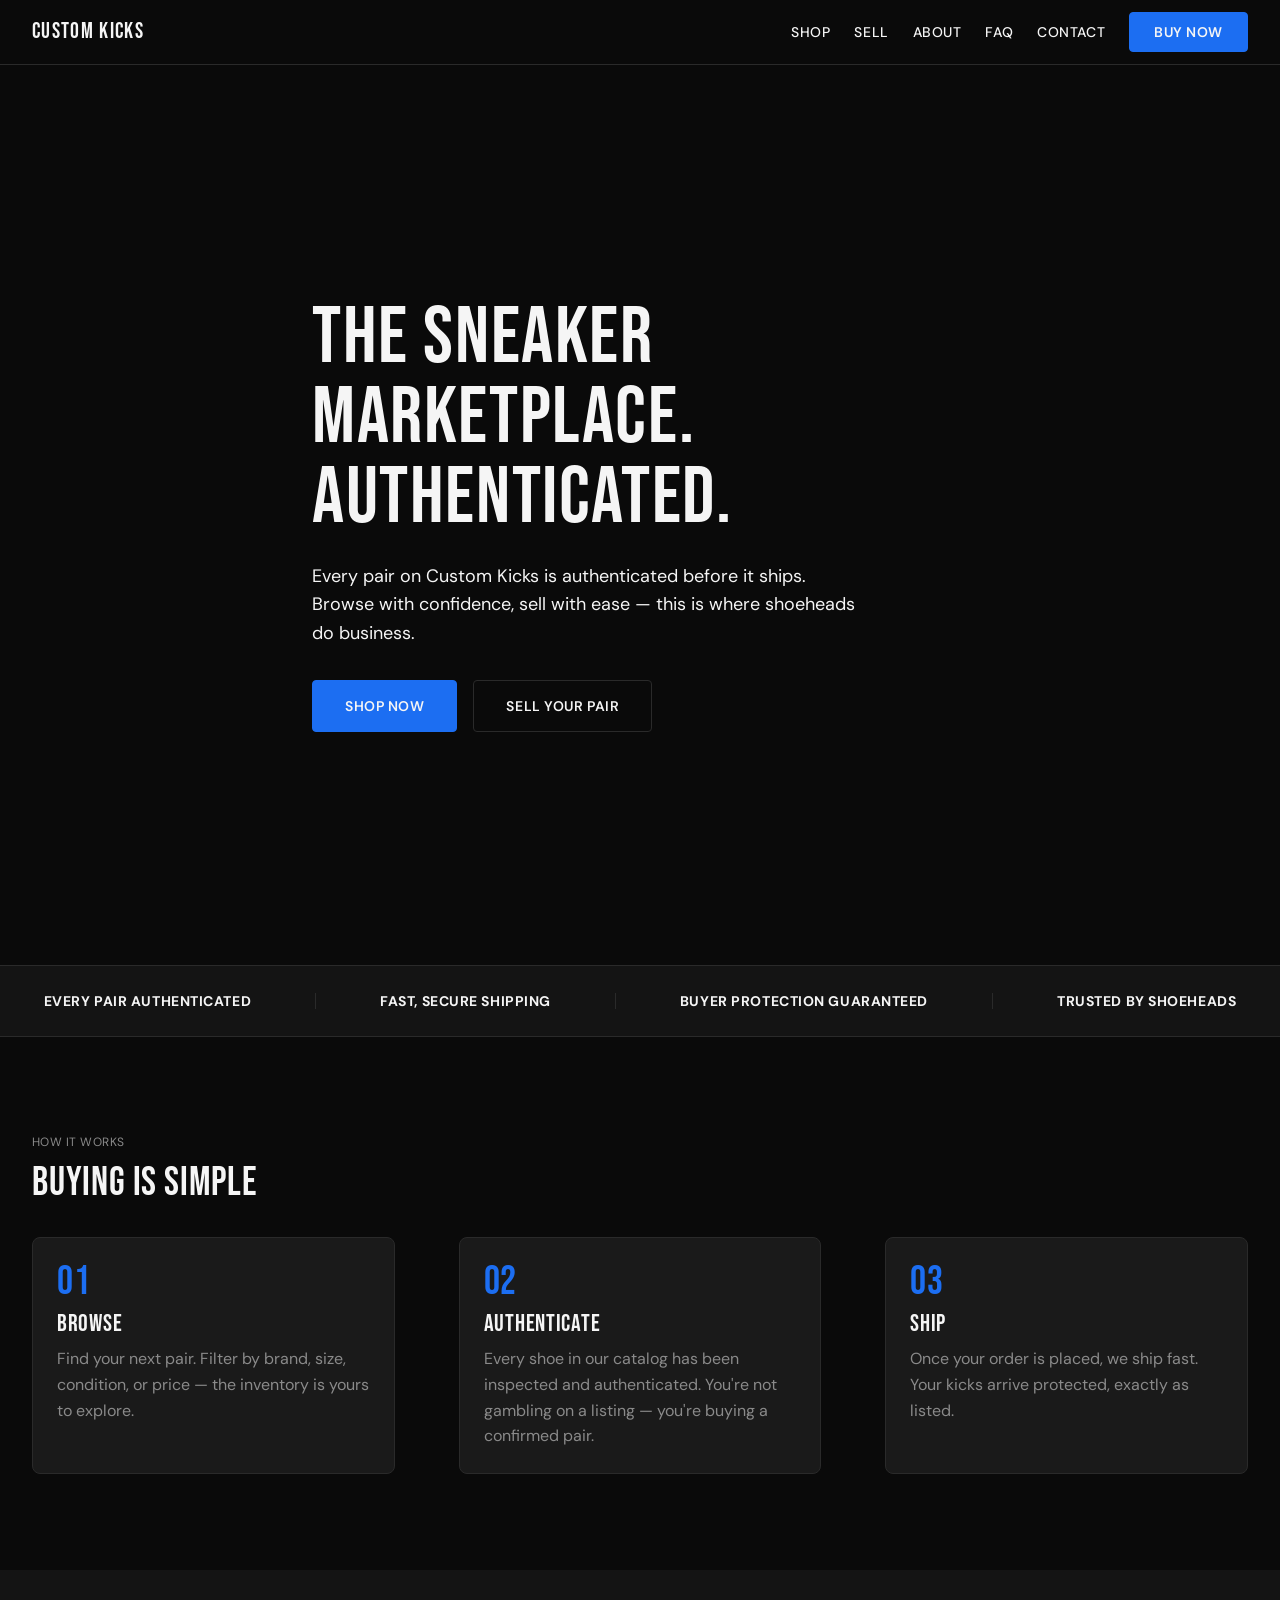
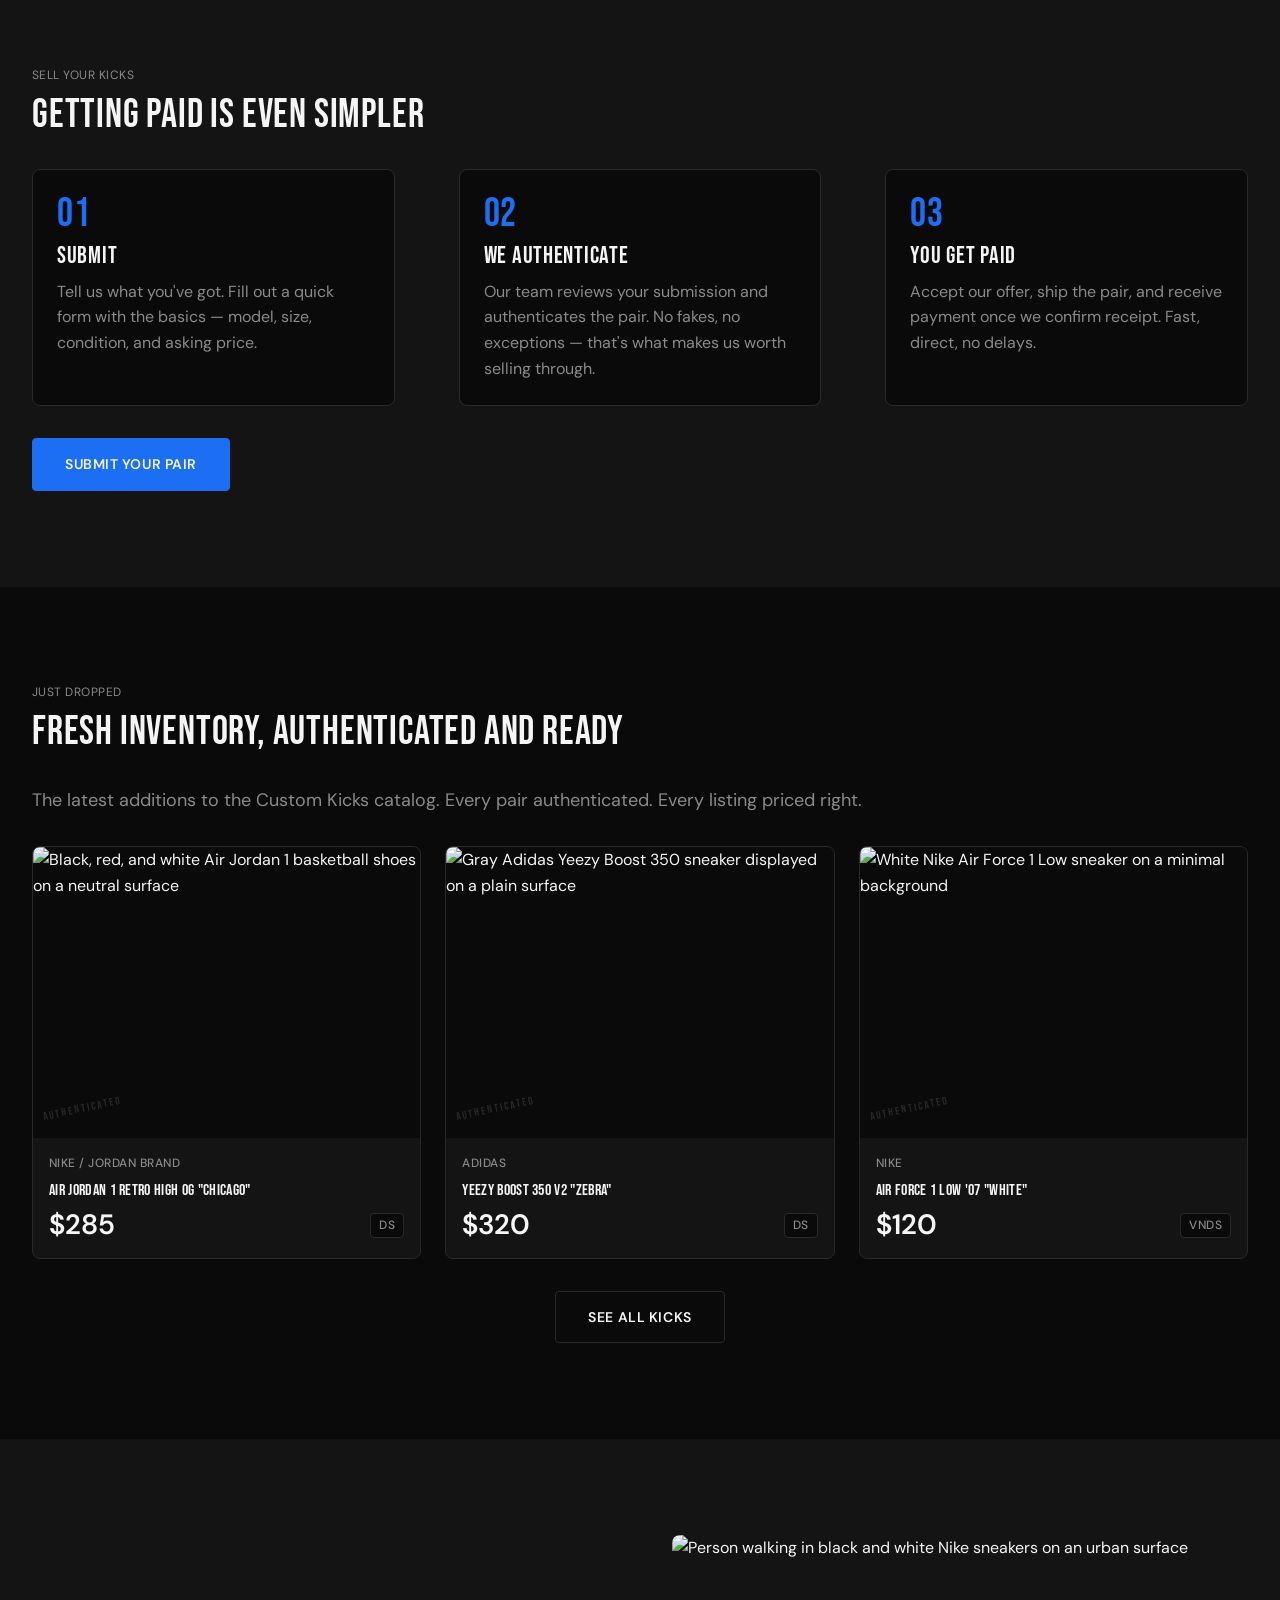
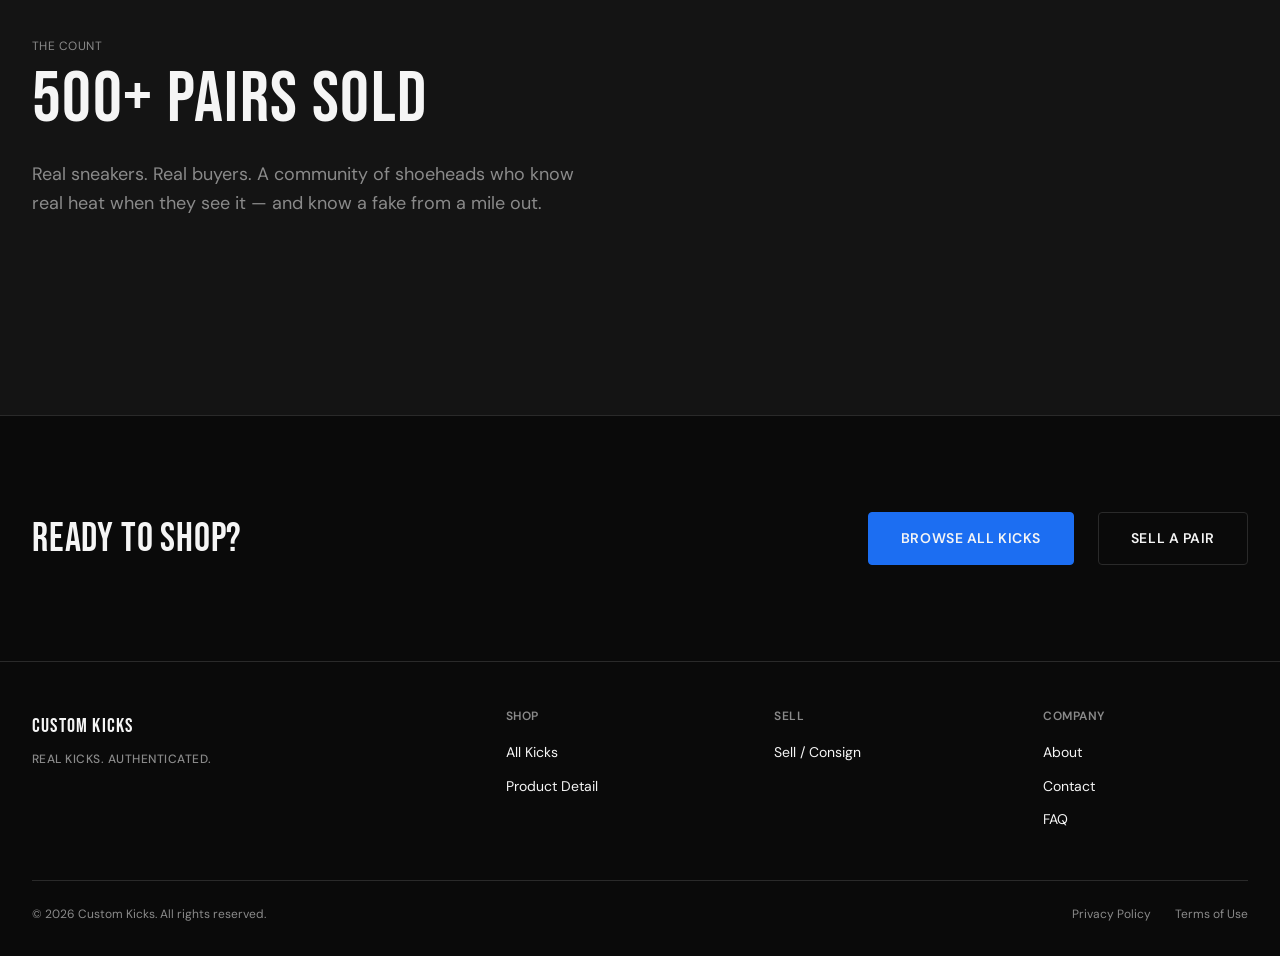
==== index.html @ 26743a41 "Initial commit — Custom Kicks website build" ====
<!DOCTYPE html>
<html lang="en">
<head>
  <meta charset="UTF-8">
  <meta name="viewport" content="width=device-width, initial-scale=1.0">
  <title>Custom Kicks | Authenticated Sneaker Marketplace</title>
  <meta name="description" content="Custom Kicks is a trusted sneaker resale marketplace. Browse authenticated pairs, sell your sneakers, and shop with confidence. Real shoes. Real prices.">
  <link rel="canonical" href="https://customkicks.com/">
  <link rel="stylesheet" href="./global/brand.css">
  <link rel="stylesheet" href="./global/global.css">
  <link rel="stylesheet" href="./index.css">
  <!-- JSON-LD from schema-spec.md — verbatim -->
  <script type="application/ld+json">
  {
    "@context": "https://schema.org",
    "@graph": [
      {
        "@type": "WebSite",
        "@id": "https://customkicks.com/#website",
        "name": "Custom Kicks",
        "url": "https://customkicks.com",
        "description": "Custom Kicks is a sneaker resale marketplace offering authenticated footwear for buyers and a straightforward consignment process for sellers.",
        "potentialAction": {
          "@type": "SearchAction",
          "target": {
            "@type": "EntryPoint",
            "urlTemplate": "https://customkicks.com/pages/shop/shop.html?q={search_term_string}"
          },
          "query-input": "required name=search_term_string"
        }
      },
      {
        "@type": "Organization",
        "@id": "https://customkicks.com/#organization",
        "name": "Custom Kicks",
        "url": "https://customkicks.com",
        "description": "Custom Kicks is a sneaker resale marketplace that buys and resells authenticated footwear for dedicated sneaker enthusiasts.",
        "logo": {
          "@type": "ImageObject",
          "url": "https://customkicks.com/global/logo.png"
        }
      },
      {
        "@type": "Store",
        "@id": "https://customkicks.com/#store",
        "name": "Custom Kicks",
        "url": "https://customkicks.com",
        "description": "An online sneaker resale marketplace specializing in authenticated footwear. Buy and sell sought-after sneakers with confidence.",
        "currenciesAccepted": "USD",
        "paymentAccepted": "Credit Card, Debit Card",
        "hasOfferCatalog": {
          "@type": "OfferCatalog",
          "name": "Custom Kicks Sneaker Inventory",
          "url": "https://customkicks.com/pages/shop/shop.html"
        }
      }
    ]
  }
  </script>
</head>
<body>

  <a class="skip-link" href="#main-content">Skip to main content</a>

  <!-- NAV — Root variant -->
  <nav class="site-nav" aria-label="Main navigation">
    <div class="nav-inner container">
      <a href="./index.html" class="nav-logo" aria-label="Custom Kicks — Home">CUSTOM KICKS</a>

      <button class="hamburger" aria-label="Open navigation menu" aria-expanded="false" aria-controls="nav-menu">
        <span class="hamburger-line"></span>
        <span class="hamburger-line"></span>
        <span class="hamburger-line"></span>
      </button>

      <ul class="nav-menu" id="nav-menu" role="list">
        <li><a href="./pages/shop/shop.html" class="nav-link">Shop</a></li>
        <li><a href="./pages/sell-consign/sell-consign.html" class="nav-link">Sell</a></li>
        <li><a href="./pages/about/about.html" class="nav-link">About</a></li>
        <li><a href="./pages/faq/faq.html" class="nav-link">FAQ</a></li>
        <li><a href="./pages/contact/contact.html" class="nav-link">Contact</a></li>
        <li><a href="./pages/shop/shop.html" class="nav-cta">Buy Now</a></li>
      </ul>
    </div>
  </nav>
  <!-- nav-overlay is injected by nav.js — do not add a static element here -->

  <main id="main-content">

    <!-- ========================================================
         HERO
         ======================================================== -->
    <section class="hero" aria-label="Hero">
      <div class="hero__inner container">
        <h1 class="hero__headline hero-animate">The Sneaker Marketplace. Authenticated.</h1>
        <p class="hero__body hero-animate hero-animate--delay-1">Every pair on Custom Kicks is authenticated before it ships. Browse with confidence, sell with ease — this is where shoeheads do business.</p>
        <div class="hero__ctas hero-animate hero-animate--delay-2">
          <a href="./pages/shop/shop.html" class="btn-primary">Shop Now</a>
          <a href="./pages/sell-consign/sell-consign.html" class="btn-secondary">Sell Your Pair</a>
        </div>
      </div>
    </section>

    <!-- ========================================================
         TRUST BAR
         ======================================================== -->
    <div class="trust-bar section-animate" aria-label="Trust signals">
      <div class="container">
        <ul class="trust-bar__list" role="list">
          <li class="trust-bar__item"><strong>Every Pair Authenticated</strong></li>
          <li class="trust-bar__item trust-bar__divider" aria-hidden="true"></li>
          <li class="trust-bar__item"><strong>Fast, Secure Shipping</strong></li>
          <li class="trust-bar__item trust-bar__divider" aria-hidden="true"></li>
          <li class="trust-bar__item"><strong>Buyer Protection Guaranteed</strong></li>
          <li class="trust-bar__item trust-bar__divider" aria-hidden="true"></li>
          <li class="trust-bar__item"><strong>Trusted by Shoeheads</strong></li>
        </ul>
      </div>
    </div>

    <!-- ========================================================
         HOW IT WORKS — BUYING
         ======================================================== -->
    <section class="section hiw-buy section-animate" aria-labelledby="hiw-buy-heading">
      <div class="container">
        <p class="hiw__eyebrow text-upper text-muted">HOW IT WORKS</p>
        <h2 class="section-heading" id="hiw-buy-heading">Buying Is Simple</h2>
        <div class="hiw__grid">
          <div class="hiw__step">
            <span class="hiw__number" aria-hidden="true">01</span>
            <h3 class="hiw__step-title">Browse</h3>
            <p class="hiw__step-body">Find your next pair. Filter by brand, size, condition, or price — the inventory is yours to explore.</p>
          </div>
          <div class="hiw__step">
            <span class="hiw__number" aria-hidden="true">02</span>
            <h3 class="hiw__step-title">Authenticate</h3>
            <p class="hiw__step-body">Every shoe in our catalog has been inspected and authenticated. You're not gambling on a listing — you're buying a confirmed pair.</p>
          </div>
          <div class="hiw__step">
            <span class="hiw__number" aria-hidden="true">03</span>
            <h3 class="hiw__step-title">Ship</h3>
            <p class="hiw__step-body">Once your order is placed, we ship fast. Your kicks arrive protected, exactly as listed.</p>
          </div>
        </div>
      </div>
    </section>

    <!-- ========================================================
         HOW IT WORKS — SELLING
         ======================================================== -->
    <section class="section section--alt hiw-sell section-animate" aria-labelledby="hiw-sell-heading">
      <div class="container">
        <p class="hiw__eyebrow text-upper text-muted">SELL YOUR KICKS</p>
        <h2 class="section-heading" id="hiw-sell-heading">Getting Paid Is Even Simpler</h2>
        <div class="hiw__grid">
          <div class="hiw__step">
            <span class="hiw__number" aria-hidden="true">01</span>
            <h3 class="hiw__step-title">Submit</h3>
            <p class="hiw__step-body">Tell us what you've got. Fill out a quick form with the basics — model, size, condition, and asking price.</p>
          </div>
          <div class="hiw__step">
            <span class="hiw__number" aria-hidden="true">02</span>
            <h3 class="hiw__step-title">We Authenticate</h3>
            <p class="hiw__step-body">Our team reviews your submission and authenticates the pair. No fakes, no exceptions — that's what makes us worth selling through.</p>
          </div>
          <div class="hiw__step">
            <span class="hiw__number" aria-hidden="true">03</span>
            <h3 class="hiw__step-title">You Get Paid</h3>
            <p class="hiw__step-body">Accept our offer, ship the pair, and receive payment once we confirm receipt. Fast, direct, no delays.</p>
          </div>
        </div>
        <div class="hiw-sell__cta">
          <a href="./pages/sell-consign/sell-consign.html" class="btn-primary">Submit Your Pair</a>
        </div>
      </div>
    </section>

    <!-- ========================================================
         FEATURED DROPS
         ======================================================== -->
    <section class="section featured-drops section-animate" aria-labelledby="featured-drops-heading">
      <div class="container">
        <p class="featured-drops__eyebrow text-upper text-muted">JUST DROPPED</p>
        <h2 class="section-heading" id="featured-drops-heading">Fresh Inventory, Authenticated and Ready</h2>
        <p class="section-subheading">The latest additions to the Custom Kicks catalog. Every pair authenticated. Every listing priced right.</p>

        <div class="product-grid product-grid--3">

          <!-- Card 1 — Air Jordan 1 Chicago -->
          <article class="product-card" aria-label="Air Jordan 1 Retro High OG Chicago">
            <a href="./pages/product-detail/product-detail.html" class="product-card__link" tabindex="-1" aria-hidden="true">
              <div class="product-card__image-wrap">
                <img src="https://images.unsplash.com/photo-1565571323165-ab0ee8e01666?w=800&q=85" alt="Black, red, and white Air Jordan 1 basketball shoes on a neutral surface" width="800" height="800" loading="lazy">
                <span class="auth-stamp" aria-hidden="true">AUTHENTICATED</span>
                <div class="product-card__overlay" aria-hidden="true">
                  <span class="product-card__overlay-text">View Details</span>
                </div>
              </div>
            </a>
            <div class="product-card__body">
              <p class="product-card__brand">Nike / Jordan Brand</p>
              <h3 class="product-card__name"><a href="./pages/product-detail/product-detail.html">Air Jordan 1 Retro High OG "Chicago"</a></h3>
              <div class="product-card__meta">
                <span class="product-card__price">$285</span>
                <span class="product-card__condition">DS</span>
              </div>
            </div>
          </article>

          <!-- Card 2 — Yeezy Boost 350 V2 -->
          <article class="product-card" aria-label="Adidas Yeezy Boost 350 V2">
            <a href="./pages/product-detail/product-detail.html" class="product-card__link" tabindex="-1" aria-hidden="true">
              <div class="product-card__image-wrap">
                <img src="https://images.unsplash.com/photo-1569503905014-5467362589c1?w=800&q=85" alt="Gray Adidas Yeezy Boost 350 sneaker displayed on a plain surface" width="800" height="800" loading="lazy">
                <span class="auth-stamp" aria-hidden="true">AUTHENTICATED</span>
                <div class="product-card__overlay" aria-hidden="true">
                  <span class="product-card__overlay-text">View Details</span>
                </div>
              </div>
            </a>
            <div class="product-card__body">
              <p class="product-card__brand">Adidas</p>
              <h3 class="product-card__name"><a href="./pages/product-detail/product-detail.html">Yeezy Boost 350 V2 "Zebra"</a></h3>
              <div class="product-card__meta">
                <span class="product-card__price">$320</span>
                <span class="product-card__condition">DS</span>
              </div>
            </div>
          </article>

          <!-- Card 3 — Nike Air Force 1 -->
          <article class="product-card" aria-label="Nike Air Force 1 Low">
            <a href="./pages/product-detail/product-detail.html" class="product-card__link" tabindex="-1" aria-hidden="true">
              <div class="product-card__image-wrap">
                <img src="https://images.unsplash.com/photo-1613070120286-98b11cdb9ae2?w=800&q=85" alt="White Nike Air Force 1 Low sneaker on a minimal background" width="800" height="800" loading="lazy">
                <span class="auth-stamp" aria-hidden="true">AUTHENTICATED</span>
                <div class="product-card__overlay" aria-hidden="true">
                  <span class="product-card__overlay-text">View Details</span>
                </div>
              </div>
            </a>
            <div class="product-card__body">
              <p class="product-card__brand">Nike</p>
              <h3 class="product-card__name"><a href="./pages/product-detail/product-detail.html">Air Force 1 Low '07 "White"</a></h3>
              <div class="product-card__meta">
                <span class="product-card__price">$120</span>
                <span class="product-card__condition">VNDS</span>
              </div>
            </div>
          </article>

        </div><!-- /.product-grid -->

        <div class="featured-drops__cta">
          <a href="./pages/shop/shop.html" class="btn-secondary">See All Kicks</a>
        </div>
      </div>
    </section>

    <!-- ========================================================
         SOCIAL PROOF / COMMUNITY SIGNAL
         ======================================================== -->
    <section class="section section--alt social-proof section-animate" aria-labelledby="social-proof-heading">
      <div class="container">
        <div class="social-proof__inner">
          <div class="social-proof__text">
            <p class="social-proof__eyebrow text-upper text-muted">THE COUNT</p>
            <h2 class="social-proof__stat" id="social-proof-heading">500+ Pairs Sold</h2>
            <!-- COPY FLAG: Social proof count (500+ pairs sold) is an approximation — client should confirm actual sales figure or provide testimonial quotes. If count is not yet accurate, substitute a brand statement: "A Growing Community of Authenticated Buyers and Sellers." -->
            <p class="social-proof__body">Real sneakers. Real buyers. A community of shoeheads who know real heat when they see it — and know a fake from a mile out.</p>
          </div>
          <div class="social-proof__image-wrap">
            <img src="https://images.unsplash.com/photo-1612821745127-53855be9cbd1?w=1200&q=85" alt="Person walking in black and white Nike sneakers on an urban surface" width="1200" height="800" loading="lazy">
          </div>
        </div>
      </div>
    </section>

    <!-- ========================================================
         CTA STRIP
         ======================================================== -->
    <section class="section cta-strip section-animate" aria-label="Call to action">
      <div class="container">
        <div class="cta-strip__inner">
          <h2 class="cta-strip__heading">Ready to Shop?</h2>
          <div class="cta-strip__actions">
            <a href="./pages/shop/shop.html" class="btn-primary">Browse All Kicks</a>
            <a href="./pages/sell-consign/sell-consign.html" class="btn-secondary">Sell a Pair</a>
          </div>
        </div>
      </div>
    </section>

  </main>

  <!-- FOOTER — Root variant -->
  <footer class="site-footer" aria-label="Site footer">
    <div class="footer-inner container">

      <div class="footer-top">

        <!-- Brand column -->
        <div class="footer-brand">
          <a href="./index.html" class="footer-brand-name" aria-label="Custom Kicks — Home">CUSTOM KICKS</a>
          <p class="footer-tagline">Real Kicks. Authenticated.</p>
        </div>

        <!-- Shop column -->
        <div class="footer-col">
          <h3 class="footer-col-heading">Shop</h3>
          <ul class="footer-links" role="list">
            <li><a href="./pages/shop/shop.html" class="footer-link">All Kicks</a></li>
            <li><a href="./pages/product-detail/product-detail.html" class="footer-link">Product Detail</a></li>
          </ul>
        </div>

        <!-- Sell column -->
        <div class="footer-col">
          <h3 class="footer-col-heading">Sell</h3>
          <ul class="footer-links" role="list">
            <li><a href="./pages/sell-consign/sell-consign.html" class="footer-link">Sell / Consign</a></li>
          </ul>
        </div>

        <!-- Company column -->
        <div class="footer-col">
          <h3 class="footer-col-heading">Company</h3>
          <ul class="footer-links" role="list">
            <li><a href="./pages/about/about.html" class="footer-link">About</a></li>
            <li><a href="./pages/contact/contact.html" class="footer-link">Contact</a></li>
            <li><a href="./pages/faq/faq.html" class="footer-link">FAQ</a></li>
          </ul>
        </div>

      </div><!-- /.footer-top -->

      <div class="footer-bottom">
        <p class="footer-copy">&copy; <span id="copyright-year"></span> Custom Kicks. All rights reserved.</p>
        <div class="footer-legal">
          <!-- PLACEHOLDER: Privacy Policy and Terms pages not in build scope. Replace href="#" when pages are created. -->
          <a href="#" class="footer-legal-link" data-placeholder="true">Privacy Policy</a>
          <a href="#" class="footer-legal-link" data-placeholder="true">Terms of Use</a>
        </div>
      </div><!-- /.footer-bottom -->

    </div><!-- /.footer-inner -->
  </footer>

  <script src="./global/nav.js" defer></script>

</body>
</html>
---- global/brand.css ----
/* Brand — Custom Kicks */
/* Generated by Brand Agent (Agent 2) — 2026-03-10 */
/* Do not hardcode colors or fonts in page CSS files — use these variables exclusively */

@import url('https://fonts.googleapis.com/css2?family=Bebas+Neue&family=DM+Sans:wght@300;400;500;600&display=swap');

:root {
  /* ============================================================
     COLORS — Core Palette
     ============================================================ */

  /* Primary — Pitch Black: site canvas, maximum contrast for product photography */
  --color-primary: #0A0A0A;

  /* Secondary — Pure White: primary text, headings, key UI labels */
  --color-secondary: #F5F5F5;

  /* Neutral Dark — Surface Dark: card backgrounds, alternate section backgrounds */
  --color-neutral-dark: #141414;

  /* Neutral Light — Surface Mid: navbar, modals, hover card elevation */
  --color-neutral-light: #1A1A1A;

  /* Accent — Electric Blue: CTAs, price highlights, hover states, focus rings */
  /* Use sparingly — one action element per visual region */
  --color-accent: #1C6EF2;

  /* ============================================================
     COLORS — RGB Channel Variables
     (Use with rgba() for overlays, shadows, and semi-transparent states)
     ============================================================ */
  --color-primary-rgb: 10, 10, 10;
  --color-secondary-rgb: 245, 245, 245;
  --color-accent-rgb: 28, 110, 242;

  /* ============================================================
     COLORS — Utility
     ============================================================ */

  /* Secondary body text, metadata, supporting labels */
  --color-text-muted: #8A8A8A;

  /* Placeholder text, disabled states, decorative/inactive labels */
  --color-text-lighter: #4A4A4A;

  /* Card borders, dividers, section separators */
  --color-border: #2A2A2A;

  /* Form input borders — slightly lighter than --color-border for contrast */
  --color-input-border: #3A3A3A;

  /* Error state — form validation errors, input error borders */
  --color-error: #E04444;

  /* ============================================================
     TYPOGRAPHY — Font Families
     ============================================================ */

  /* Display: Bebas Neue — condensed, architectural, editorial */
  /* Use for: H1, H2, H3, hero type, stamp/label display text */
  --font-display: 'Bebas Neue', sans-serif;

  /* Body: DM Sans — geometric humanist, excellent UI readability */
  /* Use for: paragraphs, UI labels, nav items, buttons, captions */
  --font-body: 'DM Sans', sans-serif;

  /* ============================================================
     TYPOGRAPHY — Font Sizes
     ============================================================ */

  --text-h1-hero: 80px;   /* Full-viewport hero headings */
  --text-h1: 56px;        /* Page-level H1 headings */
  --text-h2: 40px;        /* Section headings */
  --text-h3: 24px;        /* Sub-section headings, card headings */
  --text-body-lg: 18px;   /* Lead paragraphs, feature descriptions */
  --text-body: 16px;      /* Standard body copy */
  --text-ui: 14px;        /* UI labels, nav items, button text */
  --text-small: 12px;     /* Captions, badges, metadata */
  --text-price: 28px;     /* Product price — DM Sans 600 */

  /* ============================================================
     TYPOGRAPHY — Letter Spacing
     ============================================================ */

  --tracking-display: 0.02em;       /* Bebas Neue headings */
  --tracking-display-wide: 0.03em;  /* H3-level Bebas Neue */
  --tracking-ui: 0.04em;            /* UI labels, all-caps text */
  --tracking-stamp: 0.2em;          /* Authentication stamp */

  /* ============================================================
     TYPOGRAPHY — Line Heights
     ============================================================ */

  --leading-tight: 1.0;   /* H1 hero */
  --leading-snug: 1.1;    /* H1 page, H2 */
  --leading-normal: 1.2;  /* H3, price */
  --leading-body: 1.6;    /* Body copy */
  --leading-ui: 1.4;      /* UI labels */
  --leading-caption: 1.5; /* Small/caption */

  /* ============================================================
     SPACING SCALE — 8px base unit
     ============================================================ */

  --space-xs:  8px;    /* Tight component gaps — icon + label, tag + tag */
  --space-sm:  16px;   /* Internal card padding, inline button padding */
  --space-md:  24px;   /* Between elements within a section */
  --space-lg:  32px;   /* Between section sub-blocks */
  --space-xl:  48px;   /* Mobile section vertical padding */
  --space-2xl: 64px;   /* Component-level vertical rhythm */
  --space-3xl: 96px;   /* Desktop section vertical padding */

  /* ============================================================
     LAYOUT
     ============================================================ */

  --container-max: 1280px;
  --section-padding: 96px;
  --section-padding-mobile: 48px;
  --container-padding: 16px;

  /* ============================================================
     BORDERS & RADIUS
     ============================================================ */

  --border-card: 1px solid var(--color-border);
  --border-accent: 3px solid var(--color-accent);
  --border-input: 1px solid var(--color-input-border);

  --radius-sm: 4px;
  --radius-md: 8px;

  /* ============================================================
     TRANSITIONS
     ============================================================ */

  --transition-fast: 0.2s ease;
  --transition-base: 0.3s ease;
}
---- global/global.css ----
/* =============================================================
   global.css — Custom Kicks
   Generated by UI/UX Designer (Agent 3) — 2026-03-10
   Mobile-first. All desktop upgrades use min-width: 769px only.
   Max-width media queries are prohibited.
   ============================================================= */

/* Import brand tokens — must be first */
@import url('./brand.css');

/* =============================================================
   COMMITTED MOTION MOMENTS — do not add to this list
   1. Hero entrance (index.html): staggered fade-up H1 → subhead → CTA
      150ms stagger, 350ms ease-out per element, CSS animation on DOM ready
   2. Product card hover (Shop + Home featured drops):
      border-color #2A2A2A → #1C6EF2, "View Details" overlay fade-in, 200ms ease
   3. Section entrance (all pages):
      .section-animate → .is-visible via IntersectionObserver
      opacity 0→1, translateY 24px→0, 500ms ease, fires once
   ============================================================= */


/* =============================================================
   CSS RESET
   ============================================================= */

*,
*::before,
*::after {
  box-sizing: border-box;
  margin: 0;
  padding: 0;
}

html {
  scroll-behavior: smooth;
  -webkit-text-size-adjust: 100%;
}

body {
  background-color: var(--color-primary);
  color: var(--color-secondary);
  font-family: var(--font-body);
  font-size: var(--text-body);
  line-height: var(--leading-body);
  font-weight: 400;
  -webkit-font-smoothing: antialiased;
  -moz-osx-font-smoothing: grayscale;
  overflow-x: hidden;
}

img,
video {
  display: block;
  max-width: 100%;
  height: auto;
}

a {
  color: inherit;
  text-decoration: none;
}

ul,
ol {
  list-style: none;
}

button {
  cursor: pointer;
  background: none;
  border: none;
  font-family: var(--font-body);
  color: inherit;
}

input,
textarea,
select {
  font-family: var(--font-body);
  font-size: var(--text-body);
  color: var(--color-secondary);
}

h1,
h2,
h3,
h4,
h5,
h6 {
  font-family: var(--font-display);
  font-weight: 400;
  line-height: var(--leading-snug);
  letter-spacing: var(--tracking-display);
  color: var(--color-secondary);
}


/* =============================================================
   SKIP LINK — visually hidden until focused (WCAG AA)
   ============================================================= */

.skip-link {
  position: absolute;
  top: -100%;
  left: var(--space-sm);
  z-index: 9999;
  padding: var(--space-xs) var(--space-sm);
  background-color: var(--color-accent);
  color: var(--color-secondary);
  font-family: var(--font-body);
  font-size: var(--text-ui);
  font-weight: 500;
  letter-spacing: var(--tracking-ui);
  border-radius: var(--radius-sm);
  transition: top var(--transition-fast);
}

.skip-link:focus {
  top: var(--space-sm);
  outline: 2px solid var(--color-secondary);
  outline-offset: 2px;
}


/* =============================================================
   LAYOUT — Container
   ============================================================= */

.container {
  max-width: var(--container-max);
  margin: 0 auto;
  padding: 0 var(--container-padding);
}

@media (min-width: 769px) {
  .container {
    padding: 0 var(--space-lg);
  }
}


/* =============================================================
   SECTIONS
   ============================================================= */

.section {
  padding: var(--space-xl) 0;
}

@media (min-width: 769px) {
  .section {
    padding: var(--space-3xl) 0;
  }
}

/* Alternate section background — creates surface depth without color */
.section--alt {
  background-color: var(--color-neutral-dark);
}

.section-heading {
  font-size: var(--text-h2);
  letter-spacing: var(--tracking-display);
  margin-bottom: var(--space-lg);
}

.section-subheading {
  font-size: var(--text-body-lg);
  color: var(--color-text-muted);
  font-weight: 400;
  line-height: var(--leading-body);
  margin-top: var(--space-xs);
  margin-bottom: var(--space-lg);
}


/* =============================================================
   BUTTONS
   ============================================================= */

.btn-primary {
  display: inline-block;
  padding: 14px var(--space-lg);
  background-color: var(--color-accent);
  color: var(--color-secondary);
  font-family: var(--font-body);
  font-size: var(--text-ui);
  font-weight: 600;
  letter-spacing: var(--tracking-ui);
  text-transform: uppercase;
  border-radius: var(--radius-sm);
  border: 1px solid var(--color-accent);
  transition: background-color var(--transition-fast), border-color var(--transition-fast), color var(--transition-fast);
  text-align: center;
  cursor: pointer;
}

.btn-primary:hover,
.btn-primary:focus-visible {
  background-color: transparent;
  color: var(--color-accent);
  outline: none;
}

.btn-primary:focus-visible {
  outline: 2px solid var(--color-accent);
  outline-offset: 3px;
}

.btn-secondary {
  display: inline-block;
  padding: 14px var(--space-lg);
  background-color: transparent;
  color: var(--color-secondary);
  font-family: var(--font-body);
  font-size: var(--text-ui);
  font-weight: 600;
  letter-spacing: var(--tracking-ui);
  text-transform: uppercase;
  border-radius: var(--radius-sm);
  border: 1px solid var(--color-border);
  transition: border-color var(--transition-fast), color var(--transition-fast);
  text-align: center;
  cursor: pointer;
}

.btn-secondary:hover,
.btn-secondary:focus-visible {
  border-color: var(--color-secondary);
  outline: none;
}

.btn-secondary:focus-visible {
  outline: 2px solid var(--color-secondary);
  outline-offset: 3px;
}


/* =============================================================
   NAV — Mobile first
   ============================================================= */

.site-nav {
  position: sticky;
  top: 0;
  z-index: 100;
  background-color: var(--color-primary);
  border-bottom: 1px solid var(--color-border);
}

.nav-inner {
  display: flex;
  align-items: center;
  justify-content: space-between;
  height: 64px;
}

.nav-logo {
  font-family: var(--font-display);
  font-size: 22px;
  letter-spacing: 0.06em;
  color: var(--color-secondary);
  text-decoration: none;
  flex-shrink: 0;
}

.nav-logo:hover {
  color: var(--color-secondary);
}

/* Hamburger — mobile only */
.hamburger {
  display: flex;
  flex-direction: column;
  justify-content: space-between;
  width: 24px;
  height: 18px;
  padding: 0;
  background: none;
  border: none;
  cursor: pointer;
  z-index: 101;
}

.hamburger-line {
  display: block;
  width: 100%;
  height: 2px;
  background-color: var(--color-secondary);
  border-radius: 2px;
  transition: transform var(--transition-base), opacity var(--transition-base);
}

/* Hamburger → X when nav is open */
.nav-open .hamburger .hamburger-line:nth-child(1) {
  transform: translateY(8px) rotate(45deg);
}

.nav-open .hamburger .hamburger-line:nth-child(2) {
  opacity: 0;
}

.nav-open .hamburger .hamburger-line:nth-child(3) {
  transform: translateY(-8px) rotate(-45deg);
}

/* Mobile nav menu — off-canvas, slides in from right */
.nav-menu {
  display: flex;
  flex-direction: column;
  position: fixed;
  top: 64px;
  right: 0;
  bottom: 0;
  width: min(280px, 85vw);
  background-color: var(--color-neutral-light);
  border-left: 1px solid var(--color-border);
  padding: var(--space-lg) var(--space-md);
  gap: var(--space-xs);
  transform: translateX(100%);
  transition: transform var(--transition-base);
  overflow-y: auto;
  /* Hidden from assistive tech when closed */
  visibility: hidden;
}

.nav-open .nav-menu {
  transform: translateX(0);
  visibility: visible;
}

.nav-link {
  display: block;
  padding: var(--space-xs) 0;
  font-family: var(--font-body);
  font-size: var(--text-ui);
  font-weight: 500;
  letter-spacing: var(--tracking-ui);
  text-transform: uppercase;
  color: var(--color-secondary);
  transition: color var(--transition-fast);
}

.nav-link:hover {
  color: var(--color-accent);
}

.nav-cta {
  display: inline-block;
  margin-top: var(--space-sm);
  padding: 10px var(--space-md);
  background-color: var(--color-accent);
  color: var(--color-secondary);
  font-family: var(--font-body);
  font-size: var(--text-ui);
  font-weight: 600;
  letter-spacing: var(--tracking-ui);
  text-transform: uppercase;
  border-radius: var(--radius-sm);
  border: 1px solid var(--color-accent);
  transition: background-color var(--transition-fast), color var(--transition-fast);
  text-align: center;
}

.nav-cta:hover {
  background-color: transparent;
  color: var(--color-accent);
}

/* Desktop nav — horizontal layout */
@media (min-width: 769px) {
  .hamburger {
    display: none;
  }

  .nav-menu {
    position: static;
    flex-direction: row;
    align-items: center;
    width: auto;
    background-color: transparent;
    border-left: none;
    padding: 0;
    gap: var(--space-md);
    transform: none;
    transition: none;
    visibility: visible;
    overflow: visible;
  }

  .nav-open .nav-menu {
    transform: none;
  }

  .nav-link {
    padding: 0;
    font-size: var(--text-ui);
  }

  .nav-cta {
    margin-top: 0;
    padding: 8px var(--space-md);
  }
}

/* Overlay behind mobile menu */
.nav-overlay {
  display: none;
  position: fixed;
  inset: 0;
  top: 64px;
  background-color: rgba(var(--color-primary-rgb), 0.7);
  z-index: 99;
}

.nav-open .nav-overlay {
  display: block;
}


/* =============================================================
   FOOTER
   ============================================================= */

.site-footer {
  background-color: var(--color-primary);
  border-top: 1px solid var(--color-border);
  padding: var(--space-xl) 0 var(--space-lg);
}

.footer-top {
  display: grid;
  grid-template-columns: 1fr;
  gap: var(--space-lg);
  margin-bottom: var(--space-lg);
}

@media (min-width: 769px) {
  .footer-top {
    grid-template-columns: 2fr 1fr 1fr 1fr;
    gap: var(--space-2xl);
    margin-bottom: var(--space-xl);
  }
}

.footer-brand-name {
  display: block;
  font-family: var(--font-display);
  font-size: 20px;
  letter-spacing: 0.06em;
  color: var(--color-secondary);
  margin-bottom: var(--space-xs);
}

.footer-brand-name:hover {
  color: var(--color-secondary);
}

.footer-tagline {
  font-size: var(--text-small);
  color: var(--color-text-muted);
  letter-spacing: var(--tracking-ui);
  text-transform: uppercase;
  font-weight: 500;
}

.footer-col-heading {
  font-family: var(--font-body);
  font-size: var(--text-small);
  font-weight: 600;
  letter-spacing: var(--tracking-ui);
  text-transform: uppercase;
  color: var(--color-text-muted);
  margin-bottom: var(--space-sm);
}

.footer-links {
  display: flex;
  flex-direction: column;
  gap: var(--space-xs);
}

.footer-link {
  font-size: var(--text-ui);
  font-weight: 400;
  color: var(--color-secondary);
  transition: color var(--transition-fast);
}

.footer-link:hover {
  color: var(--color-accent);
}

.footer-bottom {
  display: flex;
  flex-direction: column;
  gap: var(--space-xs);
  padding-top: var(--space-md);
  border-top: 1px solid var(--color-border);
}

@media (min-width: 769px) {
  .footer-bottom {
    flex-direction: row;
    align-items: center;
    justify-content: space-between;
  }
}

.footer-copy {
  font-size: var(--text-small);
  color: var(--color-text-muted);
}

.footer-legal {
  display: flex;
  gap: var(--space-md);
}

.footer-legal-link {
  font-size: var(--text-small);
  color: var(--color-text-muted);
  transition: color var(--transition-fast);
}

.footer-legal-link:hover {
  color: var(--color-secondary);
}


/* =============================================================
   SECTION ENTRANCE ANIMATIONS — IntersectionObserver
   Only .section-animate elements are observed.
   Nav.js adds .is-visible when element enters viewport.
   Hero entrance is handled separately in index.html.
   ============================================================= */

.section-animate {
  opacity: 0;
  transform: translateY(24px);
  transition: opacity 500ms ease, transform 500ms ease;
}

.section-animate.is-visible {
  opacity: 1;
  transform: translateY(0);
}

/* Respect prefers-reduced-motion — disable all transitions/animations */
@media (prefers-reduced-motion: reduce) {
  .section-animate {
    opacity: 1;
    transform: none;
    transition: none;
  }

  .section-animate.is-visible {
    opacity: 1;
    transform: none;
  }

  .hamburger-line {
    transition: none;
  }

  .nav-menu {
    transition: none;
  }
}


/* =============================================================
   HERO ENTRANCE — Staggered fade-up (index.html)
   Classes applied on DOM ready. Three elements, 150ms stagger.
   ============================================================= */

.hero-animate {
  opacity: 0;
  transform: translateY(24px);
}

.hero-animate.hero-visible {
  animation: heroFadeUp 350ms ease-out forwards;
}

.hero-animate--delay-1 {
  animation-delay: 150ms;
}

.hero-animate--delay-2 {
  animation-delay: 300ms;
}

@keyframes heroFadeUp {
  from {
    opacity: 0;
    transform: translateY(24px);
  }
  to {
    opacity: 1;
    transform: translateY(0);
  }
}

@media (prefers-reduced-motion: reduce) {
  .hero-animate {
    opacity: 1;
    transform: none;
    animation: none;
  }
}


/* =============================================================
   PRODUCT CARD — Base styles (used by Home featured drops + Shop)
   Page-level CSS handles grid layout; base card styles live here.
   ============================================================= */

.product-card {
  background-color: var(--color-neutral-dark);
  border: 1px solid var(--color-border);
  border-radius: var(--radius-md);
  overflow: hidden;
  transition: border-color var(--transition-fast);
  display: flex;
  flex-direction: column;
  position: relative;
}

.product-card:hover {
  border-color: var(--color-accent);
}

.product-card__image-wrap {
  position: relative;
  aspect-ratio: 4 / 3;
  background-color: var(--color-primary);
  overflow: hidden;
}

.product-card__image-wrap img {
  width: 100%;
  height: 100%;
  object-fit: cover;
  display: block;
}

/* "View Details" overlay — visible on card hover */
.product-card__overlay {
  position: absolute;
  bottom: 0;
  left: 0;
  right: 0;
  padding: var(--space-sm);
  background: linear-gradient(to top, rgba(var(--color-primary-rgb), 0.85) 0%, rgba(var(--color-primary-rgb), 0) 100%);
  display: flex;
  justify-content: center;
  align-items: flex-end;
  opacity: 0;
  transition: opacity var(--transition-fast);
}

.product-card:hover .product-card__overlay {
  opacity: 1;
}

.product-card__overlay-text {
  font-family: var(--font-body);
  font-size: var(--text-ui);
  font-weight: 600;
  letter-spacing: var(--tracking-ui);
  text-transform: uppercase;
  color: var(--color-secondary);
}

/* Authentication stamp — brand element (see brand-guide.md) */
.auth-stamp {
  position: absolute;
  bottom: 12px;
  left: 12px;
  font-family: var(--font-display);
  font-size: 11px;
  letter-spacing: var(--tracking-stamp);
  color: var(--color-secondary);
  opacity: 0.12;
  transform: rotate(-12deg);
  transform-origin: bottom left;
  pointer-events: none;
  user-select: none;
  text-transform: uppercase;
}

.product-card__body {
  padding: var(--space-sm);
  display: flex;
  flex-direction: column;
  gap: var(--space-xs);
  flex: 1;
}

.product-card__brand {
  font-size: var(--text-small);
  font-weight: 500;
  letter-spacing: var(--tracking-ui);
  text-transform: uppercase;
  color: var(--color-text-muted);
}

.product-card__name {
  font-size: var(--text-body);
  font-weight: 500;
  color: var(--color-secondary);
  line-height: var(--leading-normal);
}

.product-card__meta {
  display: flex;
  align-items: center;
  justify-content: space-between;
  gap: var(--space-xs);
  margin-top: auto;
}

.product-card__price {
  font-size: var(--text-price);
  font-weight: 600;
  color: var(--color-secondary);
  line-height: var(--leading-normal);
}

.product-card__condition {
  font-size: var(--text-small);
  font-weight: 500;
  letter-spacing: var(--tracking-ui);
  text-transform: uppercase;
  color: var(--color-text-muted);
  background-color: var(--color-primary);
  border: 1px solid var(--color-border);
  border-radius: var(--radius-sm);
  padding: 2px 8px;
}


/* =============================================================
   FORMS — Base styles (used by Sell/Consign + Contact)
   ============================================================= */

.form-group {
  display: flex;
  flex-direction: column;
  gap: var(--space-xs);
}

.form-label {
  font-size: var(--text-ui);
  font-weight: 500;
  letter-spacing: var(--tracking-ui);
  text-transform: uppercase;
  color: var(--color-text-muted);
}

.form-input,
.form-textarea,
.form-select {
  background-color: var(--color-neutral-dark);
  border: 1px solid var(--color-input-border);
  border-radius: var(--radius-sm);
  padding: 12px var(--space-sm);
  font-family: var(--font-body);
  font-size: var(--text-body);
  color: var(--color-secondary);
  width: 100%;
  transition: border-color var(--transition-fast);
  outline: none;
  -webkit-appearance: none;
  appearance: none;
}

.form-input::placeholder,
.form-textarea::placeholder {
  color: var(--color-text-lighter);
}

.form-input:focus,
.form-textarea:focus,
.form-select:focus {
  border-color: var(--color-accent);
}

.form-textarea {
  resize: vertical;
  min-height: 120px;
}

.form-select {
  background-image: url("data:image/svg+xml,%3Csvg xmlns='http://www.w3.org/2000/svg' width='12' height='8' viewBox='0 0 12 8'%3E%3Cpath fill='%238A8A8A' d='M1 1l5 5 5-5'/%3E%3C/svg%3E");
  background-repeat: no-repeat;
  background-position: right var(--space-sm) center;
  padding-right: var(--space-2xl);
  cursor: pointer;
}

.form-error {
  font-size: var(--text-small);
  color: var(--color-error);
  display: none;
}

.form-input.is-error,
.form-textarea.is-error,
.form-select.is-error {
  border-color: var(--color-error);
}

.form-input.is-error + .form-error,
.form-textarea.is-error + .form-error,
.form-select.is-error + .form-error {
  display: block;
}

.form-success-message {
  display: none;
  padding: var(--space-md);
  background-color: rgba(28, 110, 242, 0.1);
  border: 1px solid var(--color-accent);
  border-radius: var(--radius-sm);
  font-size: var(--text-body);
  color: var(--color-secondary);
  text-align: center;
}

.form-success-message.is-visible {
  display: block;
}


/* =============================================================
   TRUST BAR — Horizontal strip of trust signals (Home)
   ============================================================= */

.trust-bar {
  background-color: var(--color-neutral-dark);
  border-top: 1px solid var(--color-border);
  border-bottom: 1px solid var(--color-border);
  padding: var(--space-md) 0;
}

.trust-bar__list {
  display: flex;
  flex-direction: column;
  align-items: center;
  gap: var(--space-sm);
  text-align: center;
}

@media (min-width: 769px) {
  .trust-bar__list {
    flex-direction: row;
    justify-content: center;
    gap: var(--space-2xl);
    flex-wrap: nowrap;
  }
}

.trust-bar__item {
  font-size: var(--text-ui);
  font-weight: 500;
  letter-spacing: var(--tracking-ui);
  text-transform: uppercase;
  color: var(--color-text-muted);
}

.trust-bar__item strong {
  color: var(--color-secondary);
}


/* =============================================================
   UTILITY CLASSES
   ============================================================= */

.visually-hidden {
  position: absolute;
  width: 1px;
  height: 1px;
  padding: 0;
  margin: -1px;
  overflow: hidden;
  clip: rect(0, 0, 0, 0);
  white-space: nowrap;
  border: 0;
}

.text-muted {
  color: var(--color-text-muted);
}

.text-accent {
  color: var(--color-accent);
}

.text-center {
  text-align: center;
}

.text-upper {
  text-transform: uppercase;
  letter-spacing: var(--tracking-ui);
}
---- index.css ----
/* =============================================================
   index.css — Custom Kicks Home Page
   UI/UX Designer (Agent 3) — 2026-03-10
   Mobile-first. All desktop upgrades via min-width: 769px only.
   Max-width media queries are prohibited.
   No hardcoded colors or fonts — CSS variables only.
   ============================================================= */


/* =============================================================
   HERO
   ============================================================= */

.hero {
  min-height: 100vh;
  display: flex;
  align-items: center;
  /* Image and dark overlay from image-spec.md */
  background-image:
    linear-gradient(to bottom, rgba(var(--color-primary-rgb), 0.55), rgba(var(--color-primary-rgb), 0.72)),
    url('https://images.unsplash.com/photo-1692482386532-7a3c6a051144?w=1600&q=85');
  background-size: cover;
  background-position: center center;
  background-repeat: no-repeat;
  position: relative;
  padding: var(--space-3xl) 0;
}

.hero__inner {
  display: flex;
  flex-direction: column;
  gap: var(--space-md);
  max-width: 720px;
}

.hero__headline {
  font-size: clamp(48px, 10vw, var(--text-h1-hero));
  font-family: var(--font-display);
  font-weight: 400;
  line-height: var(--leading-tight);
  letter-spacing: var(--tracking-display);
  color: var(--color-secondary);
}

.hero__body {
  font-size: var(--text-body-lg);
  font-weight: 400;
  line-height: var(--leading-body);
  color: var(--color-secondary);
  max-width: 560px;
}

.hero__ctas {
  display: flex;
  flex-direction: column;
  gap: var(--space-sm);
  margin-top: var(--space-xs);
}

@media (min-width: 769px) {
  .hero__ctas {
    flex-direction: row;
    align-items: center;
  }
}


/* =============================================================
   TRUST BAR — dividers
   ============================================================= */

.trust-bar__divider {
  display: none;
}

@media (min-width: 769px) {
  .trust-bar__divider {
    display: block;
    width: 1px;
    height: 16px;
    background-color: var(--color-border);
  }
}


/* =============================================================
   HOW IT WORKS — Shared grid
   ============================================================= */

.hiw__eyebrow {
  font-size: var(--text-small);
  margin-bottom: var(--space-xs);
  display: block;
}

.hiw__grid {
  display: grid;
  grid-template-columns: 1fr;
  gap: var(--space-lg);
  margin-top: var(--space-lg);
}

@media (min-width: 769px) {
  .hiw__grid {
    grid-template-columns: repeat(3, 1fr);
    gap: var(--space-2xl);
  }
}

.hiw__step {
  display: flex;
  flex-direction: column;
  gap: var(--space-xs);
  padding: var(--space-md);
  border: var(--border-card);
  border-radius: var(--radius-md);
  background-color: var(--color-neutral-light);
}

/* When inside the alternate section, use a different surface */
.section--alt .hiw__step {
  background-color: var(--color-primary);
  border-color: var(--color-border);
}

.hiw__number {
  font-family: var(--font-display);
  font-size: 40px;
  line-height: 1;
  letter-spacing: 0.02em;
  color: var(--color-accent);
}

.hiw__step-title {
  font-family: var(--font-display);
  font-size: var(--text-h3);
  letter-spacing: var(--tracking-display-wide);
  color: var(--color-secondary);
  margin: 0;
  line-height: var(--leading-normal);
}

.hiw__step-body {
  font-size: var(--text-body);
  color: var(--color-text-muted);
  line-height: var(--leading-body);
}

.hiw-sell__cta {
  margin-top: var(--space-lg);
}


/* =============================================================
   FEATURED DROPS — Product grid
   ============================================================= */

.featured-drops__eyebrow {
  font-size: var(--text-small);
  margin-bottom: var(--space-xs);
  display: block;
}

.product-grid {
  display: grid;
  grid-template-columns: 1fr;
  gap: var(--space-md);
  margin-top: var(--space-lg);
}

@media (min-width: 769px) {
  .product-grid--3 {
    grid-template-columns: repeat(3, 1fr);
    gap: var(--space-md);
  }

  .product-grid--4 {
    grid-template-columns: repeat(4, 1fr);
    gap: var(--space-md);
  }
}

/* Remove underline from card heading links */
.product-card__name a {
  color: inherit;
  text-decoration: none;
}

.product-card__name a:hover {
  color: var(--color-accent);
}

/* Full-card link (invisible) */
.product-card__link {
  display: block;
  text-decoration: none;
}

.featured-drops__cta {
  margin-top: var(--space-lg);
  text-align: center;
}


/* =============================================================
   SOCIAL PROOF / COMMUNITY SIGNAL
   ============================================================= */

.social-proof__inner {
  display: grid;
  grid-template-columns: 1fr;
  gap: var(--space-lg);
  align-items: center;
}

@media (min-width: 769px) {
  .social-proof__inner {
    grid-template-columns: 1fr 1fr;
    gap: var(--space-2xl);
  }
}

.social-proof__eyebrow {
  font-size: var(--text-small);
  display: block;
  margin-bottom: var(--space-xs);
}

.social-proof__stat {
  font-family: var(--font-display);
  font-size: clamp(48px, 8vw, 72px);
  letter-spacing: var(--tracking-display);
  line-height: var(--leading-tight);
  color: var(--color-secondary);
  margin-bottom: var(--space-md);
}

.social-proof__body {
  font-size: var(--text-body-lg);
  color: var(--color-text-muted);
  line-height: var(--leading-body);
}

.social-proof__image-wrap {
  border-radius: var(--radius-md);
  overflow: hidden;
  aspect-ratio: 3 / 2;
}

.social-proof__image-wrap img {
  width: 100%;
  height: 100%;
  object-fit: cover;
  display: block;
}


/* =============================================================
   CTA STRIP
   ============================================================= */

.cta-strip {
  border-top: 1px solid var(--color-border);
}

.cta-strip__inner {
  display: flex;
  flex-direction: column;
  gap: var(--space-lg);
  align-items: flex-start;
}

@media (min-width: 769px) {
  .cta-strip__inner {
    flex-direction: row;
    align-items: center;
    justify-content: space-between;
  }
}

.cta-strip__heading {
  font-family: var(--font-display);
  font-size: var(--text-h2);
  letter-spacing: var(--tracking-display);
  color: var(--color-secondary);
  line-height: var(--leading-snug);
}

.cta-strip__actions {
  display: flex;
  flex-direction: column;
  gap: var(--space-sm);
}

@media (min-width: 769px) {
  .cta-strip__actions {
    flex-direction: row;
    gap: var(--space-md);
  }
}
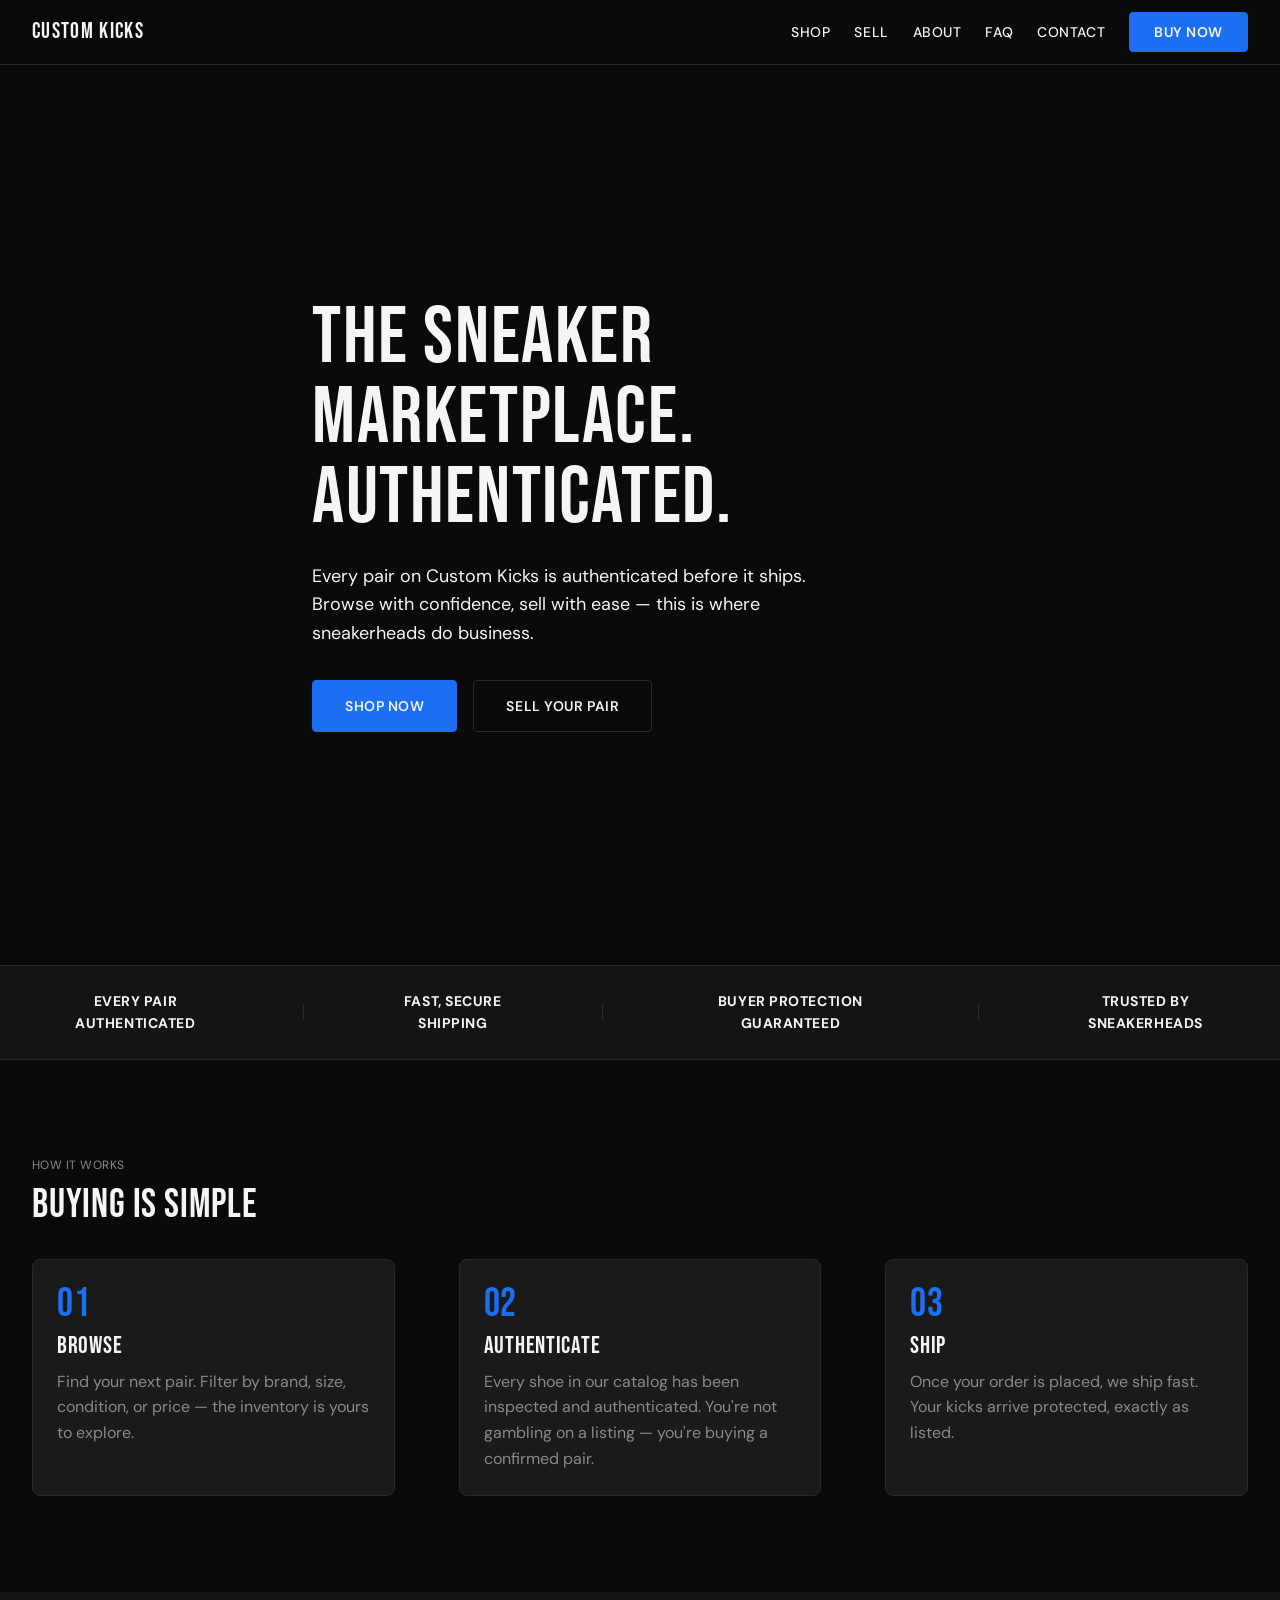
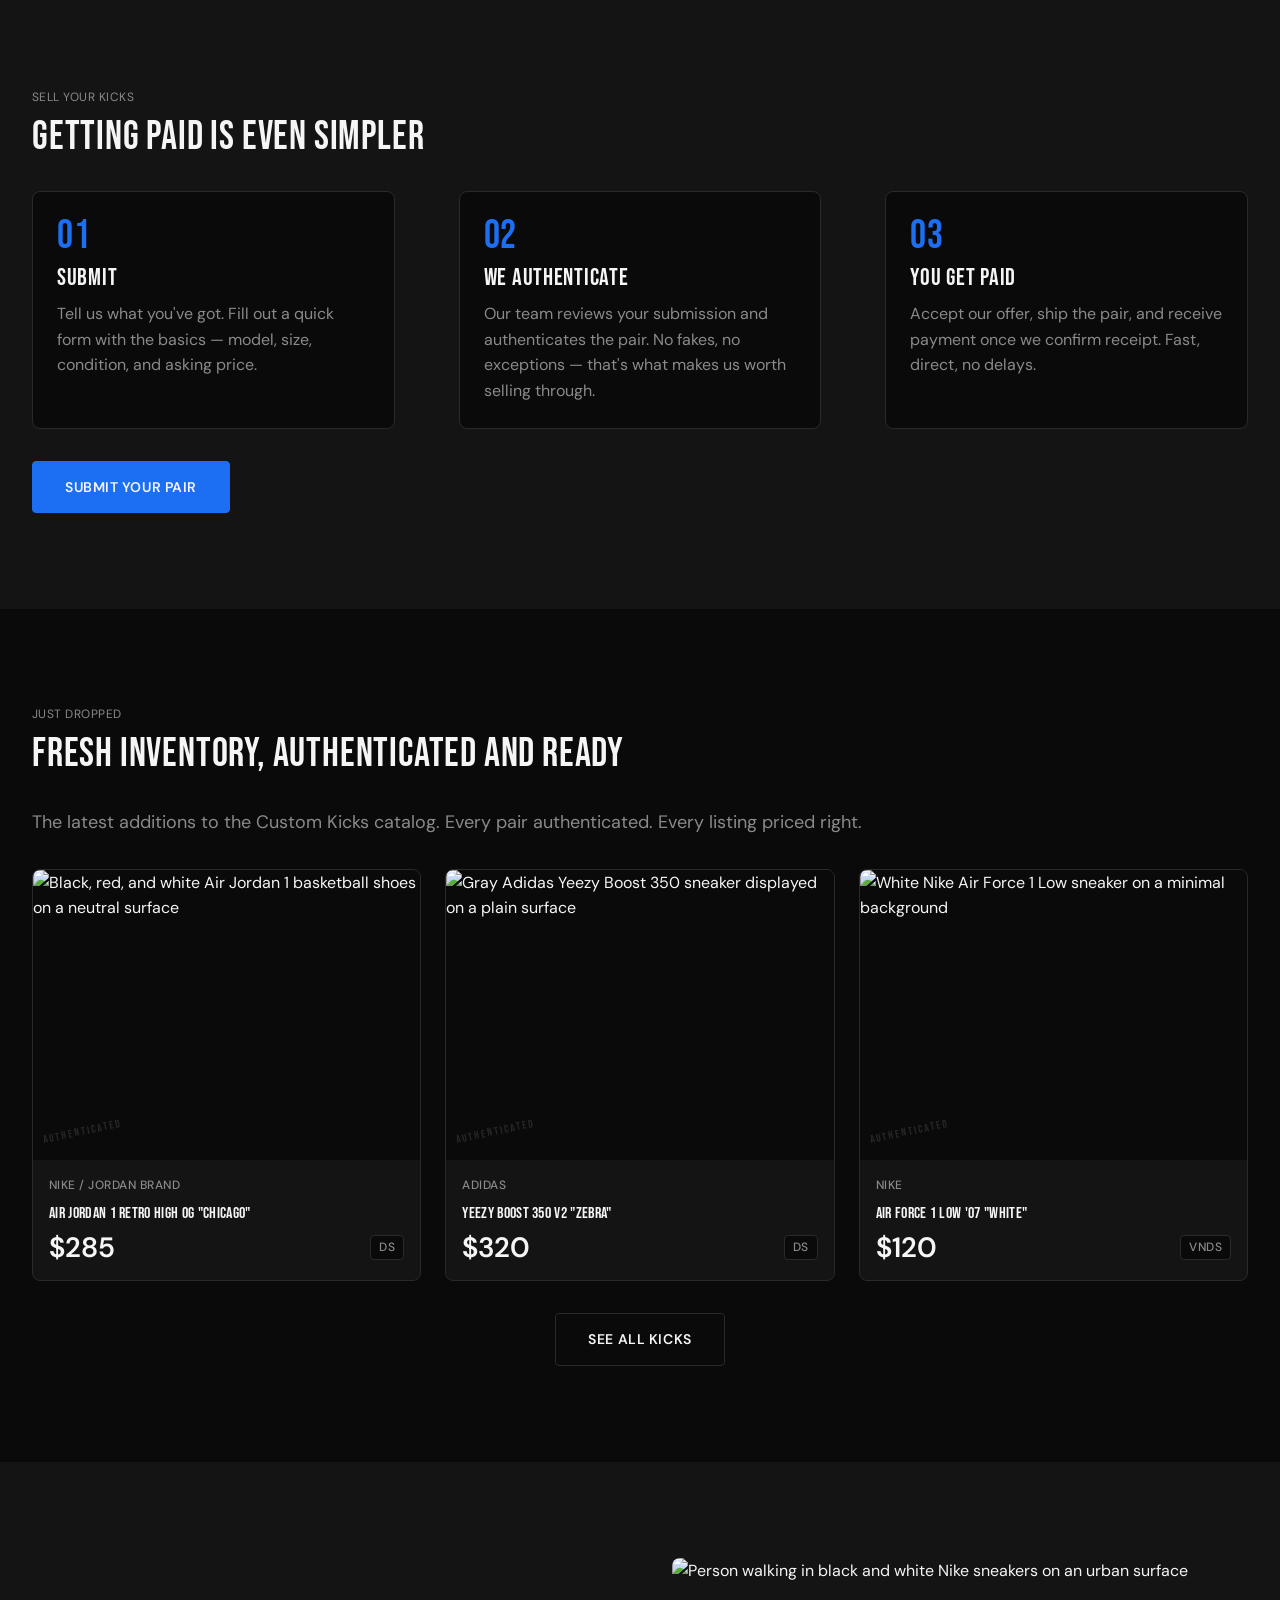
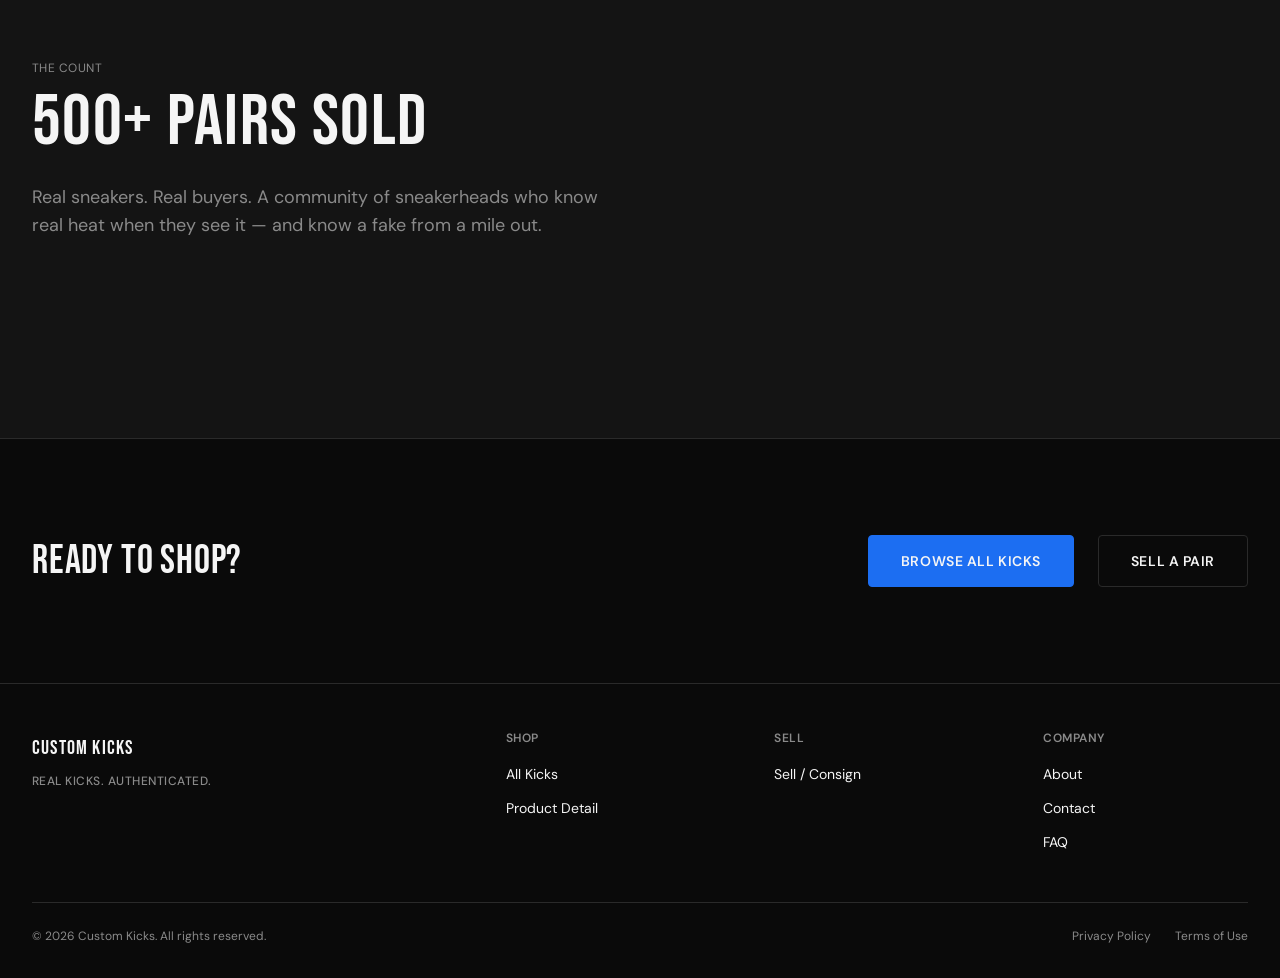
==== commit 8c289356: "Update shoeheads to sneakerheads across Home and About pages" ====
--- a/index.html
+++ b/index.html
@@ -93,7 +93,7 @@
     <section class="hero" aria-label="Hero">
       <div class="hero__inner container">
         <h1 class="hero__headline hero-animate">The Sneaker Marketplace. Authenticated.</h1>
-        <p class="hero__body hero-animate hero-animate--delay-1">Every pair on Custom Kicks is authenticated before it ships. Browse with confidence, sell with ease — this is where shoeheads do business.</p>
+        <p class="hero__body hero-animate hero-animate--delay-1">Every pair on Custom Kicks is authenticated before it ships. Browse with confidence, sell with ease — this is where sneakerheads do business.</p>
         <div class="hero__ctas hero-animate hero-animate--delay-2">
           <a href="./pages/shop/shop.html" class="btn-primary">Shop Now</a>
           <a href="./pages/sell-consign/sell-consign.html" class="btn-secondary">Sell Your Pair</a>
@@ -113,7 +113,7 @@
           <li class="trust-bar__item trust-bar__divider" aria-hidden="true"></li>
           <li class="trust-bar__item"><strong>Buyer Protection Guaranteed</strong></li>
           <li class="trust-bar__item trust-bar__divider" aria-hidden="true"></li>
-          <li class="trust-bar__item"><strong>Trusted by Shoeheads</strong></li>
+          <li class="trust-bar__item"><strong>Trusted by Sneakerheads</strong></li>
         </ul>
       </div>
     </div>
@@ -267,7 +267,7 @@
             <p class="social-proof__eyebrow text-upper text-muted">THE COUNT</p>
             <h2 class="social-proof__stat" id="social-proof-heading">500+ Pairs Sold</h2>
             <!-- COPY FLAG: Social proof count (500+ pairs sold) is an approximation — client should confirm actual sales figure or provide testimonial quotes. If count is not yet accurate, substitute a brand statement: "A Growing Community of Authenticated Buyers and Sellers." -->
-            <p class="social-proof__body">Real sneakers. Real buyers. A community of shoeheads who know real heat when they see it — and know a fake from a mile out.</p>
+            <p class="social-proof__body">Real sneakers. Real buyers. A community of sneakerheads who know real heat when they see it — and know a fake from a mile out.</p>
           </div>
           <div class="social-proof__image-wrap">
             <img src="https://images.unsplash.com/photo-1612821745127-53855be9cbd1?w=1200&q=85" alt="Person walking in black and white Nike sneakers on an urban surface" width="1200" height="800" loading="lazy">
